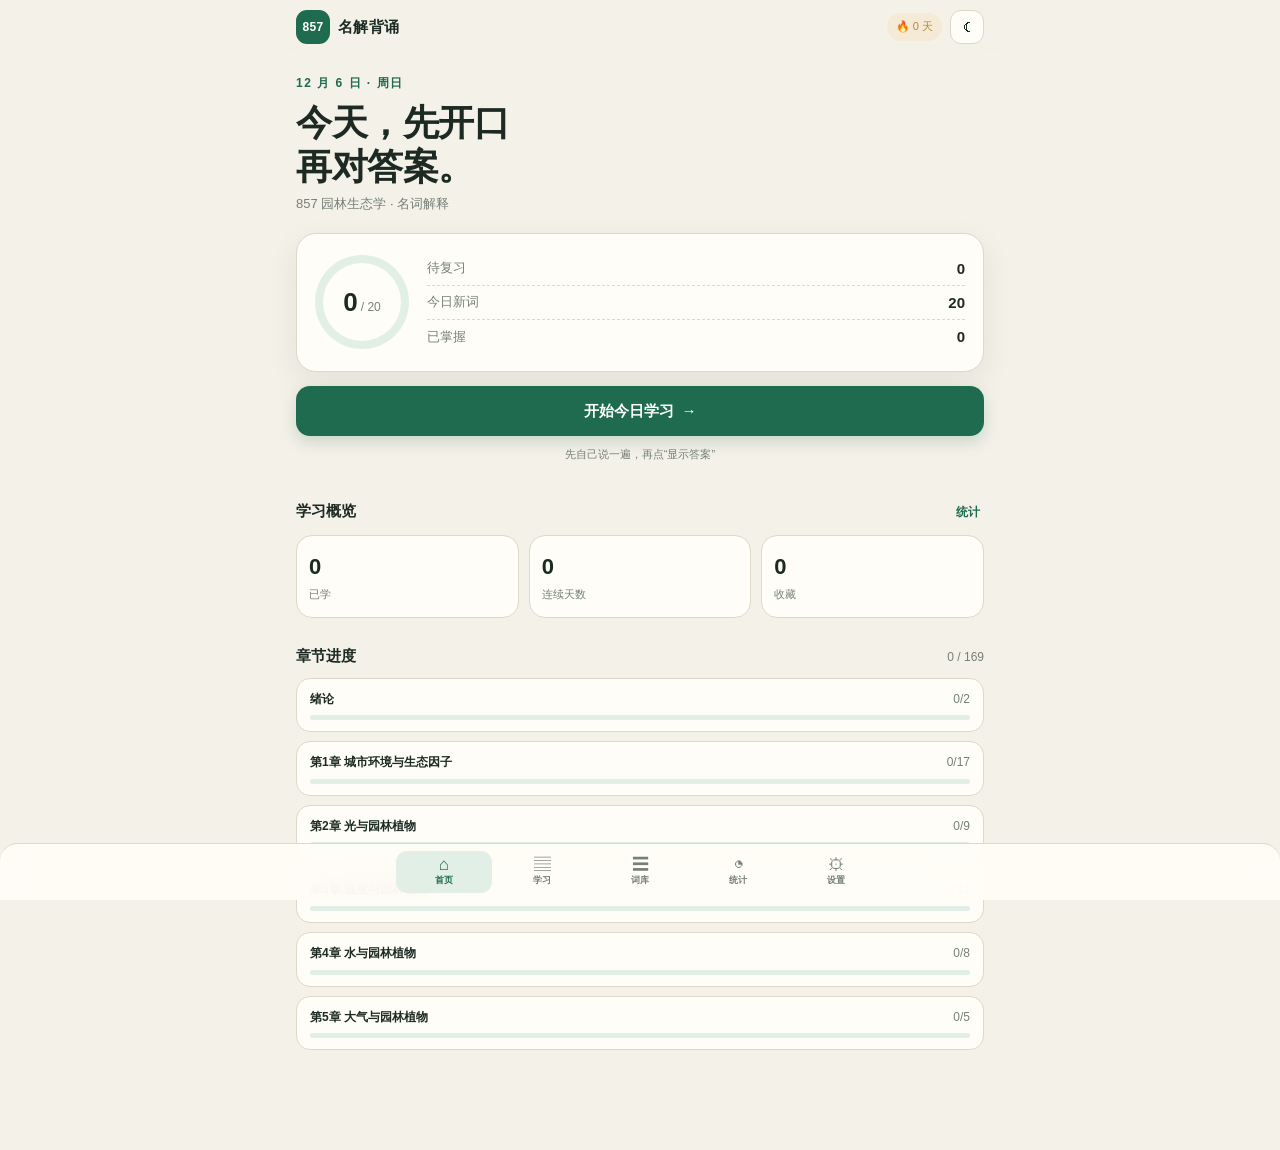
==== index.html @ db06d5af "Add files via upload" ====
<!doctype html>
<html lang="zh-CN">
<head>
  <meta charset="utf-8">
  <meta name="viewport" content="width=device-width, initial-scale=1, viewport-fit=cover">
  <meta name="theme-color" content="#1f6b4f">
  <meta name="apple-mobile-web-app-capable" content="yes">
  <meta name="apple-mobile-web-app-status-bar-style" content="default">
  <meta name="apple-mobile-web-app-title" content="857 名解">
  <meta name="description" content="857 园林生态学名词解释背诵 · 先自己回答，再看答案">
  <title>857 名解 · 背诵</title>
  <link rel="manifest" href="./manifest.webmanifest">
  <link rel="icon" href="./icons/icon-192.png">
  <link rel="apple-touch-icon" href="./icons/icon-180.png">
  <link rel="stylesheet" href="./styles.css">
</head>
<body>
  <div id="app">
    <header class="topbar" id="topbar">
      <div class="topbar-inner">
        <button class="icon-btn back-btn hidden" id="backBtn" aria-label="返回">‹</button>
        <div class="brand">
          <span class="brand-mark">857</span>
          <span class="brand-text">名解背诵</span>
        </div>
        <div class="top-actions">
          <span class="streak-pill" id="streakPill">🔥 0 天</span>
          <button class="icon-btn" id="themeBtn" aria-label="切换主题">☾</button>
        </div>
      </div>
    </header>

    <main id="main">
      <!-- 首页 -->
      <section class="screen active" id="screen-home">
        <div class="hero">
          <div class="hero-kicker" id="todayLabel">今天</div>
          <h1>今天，先开口<br>再对答案。</h1>
          <p class="hero-sub">857 园林生态学 · 名词解释</p>
          <div class="today-card">
            <div class="today-ring" id="todayRing">
              <div class="ring-inner">
                <strong id="todayDone">0</strong>
                <span>/ <em id="todayTotal">0</em></span>
              </div>
            </div>
            <div class="today-info">
              <div class="today-row"><span>待复习</span><b id="dueCount">0</b></div>
              <div class="today-row"><span>今日新词</span><b id="newLeft">0</b></div>
              <div class="today-row"><span>已掌握</span><b id="masteredCount">0</b></div>
            </div>
          </div>
          <button class="primary-btn wide" id="startBtn">开始今日学习 <span>→</span></button>
          <div class="hero-note">先自己说一遍，再点“显示答案”</div>
        </div>

        <div class="section-head">
          <h2>学习概览</h2>
          <button class="text-btn" data-goto="stats">统计</button>
        </div>
        <div class="stat-grid">
          <div class="stat-card">
            <span class="stat-num" id="learnedCount">0</span>
            <span class="stat-label">已学</span>
          </div>
          <div class="stat-card">
            <span class="stat-num" id="streakCount">0</span>
            <span class="stat-label">连续天数</span>
          </div>
          <div class="stat-card">
            <span class="stat-num" id="favCount">0</span>
            <span class="stat-label">收藏</span>
          </div>
        </div>

        <div class="section-head">
          <h2>章节进度</h2>
          <span class="muted" id="chapterSummary"></span>
        </div>
        <div class="chapter-list" id="chapterList"></div>
      </section>

      <!-- 学习 -->
      <section class="screen" id="screen-study">
        <div class="study-top">
          <div class="study-meta">
            <span id="studyProgressText">0 / 0</span>
            <span class="dot">·</span>
            <span id="studyMode">今日学习</span>
          </div>
          <div class="progress-track"><div class="progress-fill" id="studyProgressBar"></div></div>
        </div>

        <div class="study-area" id="studyArea">
          <article class="study-card" id="studyCard">
            <div class="card-top">
              <span class="chapter-chip" id="studyChapter">第1章</span>
              <div class="card-tools">
                <button class="icon-btn small" id="speakBtn" aria-label="朗读">🔊</button>
                <button class="icon-btn small" id="starBtn" aria-label="收藏">☆</button>
              </div>
            </div>
            <h1 class="study-term" id="studyTerm">名词</h1>
            <div class="answer-box hidden" id="answerBox">
              <div class="answer-label">参考答案</div>
              <div class="answer-text" id="studyAnswer"></div>
              <div class="answer-imp" id="studyImp"></div>
              <div class="answer-note hidden" id="studyNote"></div>
            </div>
            <textarea id="draft" class="draft" rows="3" placeholder="先自己说一遍，再点显示答案（可不写）"></textarea>
            <button class="primary-btn wide" id="revealBtn">显示答案</button>
            <div class="rating hidden" id="rating">
              <button class="rate again" data-rate="again"><b>忘记</b><span>明天再来</span></button>
              <button class="rate hard" data-rate="hard"><b>模糊</b><span>短期复习</span></button>
              <button class="rate good" data-rate="good"><b>认识</b><span>拉长间隔</span></button>
            </div>
            <div class="card-foot">
              <button class="text-btn" id="prevBtn">‹ 上一个</button>
              <button class="text-btn" id="skipBtn">跳过 ›</button>
            </div>
          </article>
        </div>

        <div class="empty-state hidden" id="studyEmpty">
          <div class="empty-icon">🌿</div>
          <h2>今日任务完成</h2>
          <p id="emptyText">去复习一下错词，或者明天再来。</p>
          <button class="primary-btn" id="emptyHomeBtn">回到首页</button>
        </div>
      </section>

      <!-- 词库 -->
      <section class="screen" id="screen-library">
        <div class="library-head">
          <h1>词库</h1>
          <span class="muted" id="libraryCount">169 个</span>
        </div>
        <div class="search-wrap">
          <span class="search-icon">⌕</span>
          <input id="searchInput" type="search" placeholder="搜索名词 / 答案关键词" autocomplete="off">
        </div>
        <div class="chips" id="filterChips">
          <button class="chip active" data-filter="all">全部</button>
          <button class="chip" data-filter="new">未学</button>
          <button class="chip" data-filter="fuzzy">模糊</button>
          <button class="chip" data-filter="mastered">已掌握</button>
          <button class="chip" data-filter="fav">收藏</button>
        </div>
        <div class="term-list" id="termList"></div>
      </section>

      <!-- 统计 -->
      <section class="screen" id="screen-stats">
        <div class="library-head">
          <h1>学习统计</h1>
          <button class="text-btn" id="resetBtn">重置</button>
        </div>
        <div class="stat-hero">
          <div>
            <span class="stat-hero-num" id="statLearned">0</span>
            <span class="stat-hero-label">已学名词</span>
          </div>
          <div>
            <span class="stat-hero-num" id="statMastered">0</span>
            <span class="stat-hero-label">已掌握</span>
          </div>
          <div>
            <span class="stat-hero-num" id="statDays">0</span>
            <span class="stat-hero-label">学习天数</span>
          </div>
        </div>

        <div class="panel">
          <div class="panel-head"><h2>最近 7 天</h2><span class="muted" id="weekTotal">0 次</span></div>
          <div class="week-chart" id="weekChart"></div>
        </div>

        <div class="panel">
          <div class="panel-head"><h2>章节进度</h2><span class="muted">按已学 / 总数</span></div>
          <div class="chapter-list" id="statChapterList"></div>
        </div>

        <div class="panel">
          <div class="panel-head"><h2>掌握分布</h2></div>
          <div class="bar-list">
            <div class="bar-row"><span>已掌握</span><div class="bar"><i id="barMastered"></i></div><b id="numMastered">0</b></div>
            <div class="bar-row"><span>学习中</span><div class="bar"><i id="barLearning"></i></div><b id="numLearning">0</b></div>
            <div class="bar-row"><span>未学习</span><div class="bar"><i id="barNew"></i></div><b id="numNew">0</b></div>
          </div>
        </div>
      </section>

      <!-- 设置 -->
      <section class="screen" id="screen-settings">
        <div class="library-head"><h1>设置</h1></div>

        <div class="setting-group">
          <label class="setting-row">
            <span><b>每日新词</b><small>每天最多引入多少个新名词</small></span>
            <select id="dailyNewSelect">
              <option value="10">10 个</option>
              <option value="20">20 个</option>
              <option value="30">30 个</option>
              <option value="50">50 个</option>
              <option value="169">全部</option>
            </select>
          </label>
          <label class="setting-row">
            <span><b>每次复习上限</b><small>一次学习最多排多少张卡</small></span>
            <select id="reviewLimitSelect">
              <option value="40">40 张</option>
              <option value="80">80 张</option>
              <option value="120">120 张</option>
              <option value="200">200 张</option>
            </select>
          </label>
          <label class="setting-row">
            <span><b>学习顺序</b><small>随机打乱，或按章节顺序</small></span>
            <select id="orderSelect">
              <option value="random">随机</option>
              <option value="sequence">顺序</option>
            </select>
          </label>
          <label class="setting-row">
            <span><b>深色模式</b><small>夜间护眼</small></span>
            <input type="checkbox" id="darkToggle" class="switch">
          </label>
        </div>

        <div class="setting-group">
          <button class="setting-action" id="exportBtn"><span><b>导出学习数据</b><small>备份为 JSON 文件</small></span><span>›</span></button>
          <label class="setting-action" for="importFile"><span><b>导入学习数据</b><small>从 JSON 恢复进度</small></span><span>›</span></label>
          <input type="file" id="importFile" accept="application/json" hidden>
        </div>

        <div class="setting-group">
          <button class="setting-action danger" id="resetAllBtn"><span><b>清空全部进度</b><small>不可恢复，请先导出备份</small></span><span>›</span></button>
        </div>

        <div class="about">
          <p><b>857 名解背诵</b> · PWA 版</p>
          <p>数据：857 园林生态学名词解释 169 个（18 套模拟题 + 2019—2026 真题去重）。所有进度保存在本机浏览器，不上传。</p>
          <p>添加到主屏幕：Safari 分享 → 添加到主屏幕；Chrome 菜单 → 添加到主屏幕。</p>
        </div>
      </section>
    </main>

    <nav class="tabbar" id="tabbar">
      <button class="tab active" data-goto="home"><span>⌂</span><b>首页</b></button>
      <button class="tab" data-goto="study"><span>▤</span><b>学习</b></button>
      <button class="tab" data-goto="library"><span>☰</span><b>词库</b></button>
      <button class="tab" data-goto="stats"><span>◔</span><b>统计</b></button>
      <button class="tab" data-goto="settings"><span>⚙</span><b>设置</b></button>
    </nav>
  </div>

  <div class="modal hidden" id="modal">
    <div class="modal-backdrop" data-close="modal"></div>
    <div class="modal-card">
      <div class="modal-top">
        <span class="chapter-chip" id="modalChapter">第1章</span>
        <button class="icon-btn" data-close="modal" aria-label="关闭">×</button>
      </div>
      <h2 id="modalTerm">名词</h2>
      <div class="modal-answer-head"><span>参考答案</span><button class="text-btn" id="modalEdit">编辑</button></div>
      <div class="modal-answer" id="modalAnswer"></div>
      <div class="modal-note hidden" id="modalNote"></div>
      <div class="modal-actions">
        <button class="secondary-btn" id="modalStar">☆ 收藏</button>
        <button class="primary-btn" id="modalMaster">标记已掌握</button>
      </div>
    </div>
  </div>

  <div class="toast" id="toast"></div>

  <script src="./data.js"></script>
  <script src="./app.js"></script>
</body>
</html>
---- styles.css ----
:root {
  --bg: #f4f1e8;
  --bg-2: #ebe6d8;
  --card: #fffdf7;
  --ink: #1d2a24;
  --muted: #748078;
  --line: #ddd8ca;
  --green: #1f6b4f;
  --green-2: #2f8a66;
  --green-soft: #e2efe6;
  --gold: #b8893b;
  --gold-soft: #f4ead6;
  --danger: #b4473d;
  --shadow: 0 10px 30px rgba(36, 48, 40, .08);
  --radius: 20px;
}
body.dark {
  --bg: #121815;
  --bg-2: #1a231e;
  --card: #1c2621;
  --ink: #e8eee9;
  --muted: #9aa79f;
  --line: #2d3b34;
  --green: #6fc39c;
  --green-2: #8bd4b0;
  --green-soft: #20382d;
  --gold: #d2a55f;
  --gold-soft: #332a1b;
  --danger: #e07a6f;
  --shadow: 0 10px 30px rgba(0, 0, 0, .28);
}
* { box-sizing: border-box; -webkit-tap-highlight-color: transparent; }
html, body { margin: 0; padding: 0; }
body {
  font-family: -apple-system, BlinkMacSystemFont, "PingFang SC", "Hiragino Sans GB", "Microsoft YaHei", sans-serif;
  background: var(--bg);
  color: var(--ink);
  line-height: 1.55;
  min-height: 100dvh;
  padding-bottom: calc(76px + env(safe-area-inset-bottom));
}
button, input, select, textarea { font: inherit; color: inherit; }
button { border: 0; background: none; cursor: pointer; }
.hidden { display: none !important; }
.muted { color: var(--muted); font-size: 12px; }

#app { max-width: 720px; margin: 0 auto; min-height: 100dvh; }

/* top bar */
.topbar {
  position: sticky; top: 0; z-index: 30;
  padding: max(10px, env(safe-area-inset-top)) 16px 8px;
  background: linear-gradient(var(--bg) 70%, transparent);
  backdrop-filter: blur(12px);
}
.topbar-inner { display: flex; align-items: center; gap: 10px; }
.brand { display: flex; align-items: center; gap: 8px; flex: 1; min-width: 0; }
.brand-mark {
  display: inline-grid; place-items: center;
  width: 34px; height: 34px; border-radius: 11px;
  background: var(--green); color: #fff; font-weight: 800; font-size: 12px; letter-spacing: .3px;
}
.brand-text { font-weight: 700; font-size: 15px; letter-spacing: .3px; }
.top-actions { display: flex; align-items: center; gap: 8px; }
.streak-pill {
  font-size: 11px; color: var(--gold); background: var(--gold-soft);
  padding: 5px 9px; border-radius: 999px; white-space: nowrap;
}
.icon-btn {
  width: 34px; height: 34px; border-radius: 11px; display: inline-grid; place-items: center;
  color: var(--ink); background: var(--card); border: 1px solid var(--line);
}
.icon-btn.small { width: 30px; height: 30px; font-size: 14px; }
.back-btn { font-size: 24px; line-height: 1; padding-bottom: 4px; }

main { padding: 4px 16px 24px; }
.screen { display: none; animation: fade .18s ease; }
.screen.active { display: block; }
@keyframes fade { from { opacity: 0; transform: translateY(4px); } to { opacity: 1; transform: none; } }

/* hero */
.hero { padding: 18px 0 10px; }
.hero-kicker { color: var(--green); font-size: 12px; font-weight: 700; letter-spacing: 1.5px; text-transform: uppercase; }
.hero h1 { font-size: 30px; line-height: 1.22; letter-spacing: -.5px; margin: 8px 0 6px; font-weight: 800; }
.hero-sub { color: var(--muted); font-size: 13px; margin: 0 0 18px; }
.today-card {
  display: flex; align-items: center; gap: 18px;
  background: var(--card); border: 1px solid var(--line);
  border-radius: var(--radius); padding: 18px; box-shadow: var(--shadow);
}
.today-ring {
  width: 94px; height: 94px; border-radius: 50%; flex: 0 0 auto;
  background: conic-gradient(var(--green) var(--p, 0%), var(--green-soft) 0);
  display: grid; place-items: center; position: relative;
}
.today-ring::after { content: ""; position: absolute; inset: 8px; border-radius: 50%; background: var(--card); }
.ring-inner { position: relative; z-index: 1; display: flex; align-items: baseline; gap: 3px; }
.ring-inner strong { font-size: 26px; line-height: 1; }
.ring-inner span { font-size: 12px; color: var(--muted); }
.ring-inner em { font-style: normal; }
.today-info { flex: 1; min-width: 0; }
.today-row { display: flex; align-items: center; justify-content: space-between; padding: 5px 0; font-size: 13px; color: var(--muted); border-bottom: 1px dashed var(--line); }
.today-row:last-child { border-bottom: 0; }
.today-row b { color: var(--ink); font-size: 15px; }

.primary-btn {
  background: var(--green); color: #fff; border-radius: 14px; padding: 13px 18px;
  font-weight: 700; font-size: 15px; display: inline-flex; align-items: center; justify-content: center; gap: 8px;
  box-shadow: 0 6px 16px rgba(31, 107, 79, .2);
}
.primary-btn:active { transform: scale(.99); }
.primary-btn.wide { width: 100%; margin-top: 14px; }
.secondary-btn {
  background: var(--card); border: 1px solid var(--line); color: var(--ink);
  border-radius: 13px; padding: 11px 16px; font-weight: 600; font-size: 13px;
}
.hero-note { text-align: center; color: var(--muted); font-size: 11px; margin-top: 10px; }

.section-head { display: flex; align-items: baseline; justify-content: space-between; margin: 26px 0 10px; }
.section-head h2 { font-size: 15px; margin: 0; font-weight: 700; }
.text-btn { color: var(--green); font-size: 12px; font-weight: 600; padding: 4px; }

.stat-grid { display: grid; grid-template-columns: repeat(3, 1fr); gap: 10px; }
.stat-card {
  background: var(--card); border: 1px solid var(--line); border-radius: 16px;
  padding: 14px 12px; display: flex; flex-direction: column; gap: 2px;
}
.stat-num { font-size: 22px; font-weight: 800; letter-spacing: -.5px; }
.stat-label { font-size: 11px; color: var(--muted); }

.chapter-list { display: flex; flex-direction: column; gap: 9px; }
.chapter-item { background: var(--card); border: 1px solid var(--line); border-radius: 14px; padding: 11px 13px; }
.chapter-line { display: flex; justify-content: space-between; gap: 10px; font-size: 12px; margin-bottom: 7px; }
.chapter-line span:first-child { font-weight: 600; overflow: hidden; text-overflow: ellipsis; white-space: nowrap; }
.chapter-line span:last-child { color: var(--muted); white-space: nowrap; }
.mini-track { height: 5px; border-radius: 99px; background: var(--green-soft); overflow: hidden; }
.mini-fill { height: 100%; border-radius: 99px; background: var(--green); }

/* study */
.study-top { padding: 8px 0 12px; }
.study-meta { display: flex; align-items: center; gap: 6px; font-size: 12px; color: var(--muted); margin-bottom: 8px; }
.dot { opacity: .5; }
.progress-track { height: 6px; border-radius: 99px; background: var(--bg-2); overflow: hidden; }
.progress-fill { height: 100%; width: 0; background: var(--green); border-radius: 99px; transition: width .2s; }
.study-area { display: flex; justify-content: center; }
.study-card {
  width: 100%; background: var(--card); border: 1px solid var(--line);
  border-radius: 24px; padding: 20px 18px 14px; box-shadow: var(--shadow);
}
.card-top { display: flex; align-items: center; justify-content: space-between; gap: 10px; }
.chapter-chip {
  display: inline-block; max-width: 70%; overflow: hidden; text-overflow: ellipsis; white-space: nowrap;
  font-size: 10px; font-weight: 700; color: var(--green);
  background: var(--green-soft); padding: 5px 9px; border-radius: 999px; letter-spacing: .2px;
}
.card-tools { display: flex; gap: 6px; }
.study-term { font-size: 30px; line-height: 1.28; letter-spacing: -.6px; margin: 28px 0 18px; font-weight: 800; word-break: break-word; }
.draft {
  width: 100%; resize: none; border: 1px dashed var(--line); background: transparent;
  border-radius: 13px; padding: 11px 12px; font-size: 13px; line-height: 1.6;
  outline: none; min-height: 74px;
}
.draft:focus { border-color: var(--green); background: var(--green-soft); }
.answer-box {
  background: var(--green-soft); border-radius: 15px; padding: 14px;
  margin-bottom: 12px;
}
.answer-label { font-size: 10px; font-weight: 700; letter-spacing: 1px; color: var(--green); margin-bottom: 6px; }
.answer-text { font-size: 14px; line-height: 1.75; }
.answer-imp { margin-top: 9px; font-size: 11px; color: var(--gold); }
.answer-note {
  margin-top: 10px; padding-top: 9px; border-top: 1px dashed rgba(31, 107, 79, .25);
  font-size: 11px; line-height: 1.6; color: var(--muted);
}
.rating { display: grid; grid-template-columns: repeat(3, 1fr); gap: 8px; margin-top: 10px; }
.rate {
  border-radius: 13px; padding: 10px 6px; display: flex; flex-direction: column; gap: 1px;
  border: 1px solid var(--line); background: var(--bg);
}
.rate b { font-size: 13px; }
.rate span { font-size: 9px; color: var(--muted); }
.rate.again b { color: var(--danger); }
.rate.hard b { color: var(--gold); }
.rate.good b { color: var(--green); }
.card-foot { display: flex; justify-content: space-between; margin-top: 12px; }

.empty-state { text-align: center; padding: 64px 20px; }
.empty-icon { font-size: 44px; margin-bottom: 10px; }
.empty-state h2 { margin: 0 0 6px; font-size: 20px; }
.empty-state p { color: var(--muted); font-size: 13px; margin: 0 0 18px; }

/* library */
.library-head { display: flex; align-items: baseline; justify-content: space-between; padding: 14px 0 12px; }
.library-head h1 { font-size: 28px; margin: 0; letter-spacing: -.5px; }
.search-wrap {
  position: relative; display: flex; align-items: center;
  background: var(--card); border: 1px solid var(--line); border-radius: 14px;
  padding: 0 12px; margin-bottom: 10px;
}
.search-icon { color: var(--muted); font-size: 18px; margin-right: 8px; }
.search-wrap input { flex: 1; border: 0; outline: none; background: transparent; padding: 12px 0; font-size: 13px; }
.chips { display: flex; gap: 7px; overflow-x: auto; padding: 2px 0 12px; scrollbar-width: none; }
.chips::-webkit-scrollbar { display: none; }
.chip {
  flex: 0 0 auto; font-size: 11px; padding: 7px 11px; border-radius: 999px;
  background: var(--card); border: 1px solid var(--line); color: var(--muted);
}
.chip.active { background: var(--green); border-color: var(--green); color: #fff; font-weight: 600; }
.term-list { display: flex; flex-direction: column; gap: 8px; }
.term-item {
  display: flex; align-items: center; gap: 10px; text-align: left;
  background: var(--card); border: 1px solid var(--line); border-radius: 14px; padding: 12px 13px;
}
.term-left { flex: 1; min-width: 0; }
.term-name { font-size: 14px; font-weight: 700; display: flex; align-items: center; gap: 6px; }
.term-sub { font-size: 10px; color: var(--muted); margin-top: 2px; overflow: hidden; text-overflow: ellipsis; white-space: nowrap; }
.status-dot { width: 7px; height: 7px; border-radius: 50%; background: var(--line); flex: 0 0 auto; }
.status-dot.mastered { background: var(--green); }
.status-dot.learning { background: var(--gold); }
.status-dot.fuzzy { background: var(--danger); }
.term-fav { color: var(--gold); font-size: 14px; }
.empty-list { text-align: center; color: var(--muted); font-size: 13px; padding: 40px 0; }

/* stats */
.stat-hero {
  display: grid; grid-template-columns: repeat(3, 1fr); gap: 10px;
  background: var(--green); color: #fff; border-radius: 20px; padding: 18px 12px;
  margin-bottom: 14px;
}
.stat-hero > div { display: flex; flex-direction: column; align-items: center; gap: 2px; }
.stat-hero-num { font-size: 26px; font-weight: 800; }
.stat-hero-label { font-size: 10px; opacity: .8; }
.panel { background: var(--card); border: 1px solid var(--line); border-radius: 18px; padding: 15px; margin-bottom: 12px; }
.panel-head { display: flex; justify-content: space-between; align-items: baseline; margin-bottom: 12px; }
.panel-head h2 { font-size: 14px; margin: 0; }
.week-chart { display: flex; align-items: flex-end; gap: 8px; height: 120px; padding-top: 8px; }
.week-col { flex: 1; display: flex; flex-direction: column; align-items: center; gap: 5px; height: 100%; justify-content: flex-end; }
.week-bar { width: 100%; max-width: 26px; background: var(--green-soft); border-radius: 7px 7px 3px 3px; position: relative; min-height: 4px; }
.week-bar i { position: absolute; left: 0; right: 0; bottom: 0; background: var(--green); border-radius: 7px 7px 3px 3px; }
.week-num { font-size: 9px; color: var(--muted); }
.week-day { font-size: 9px; color: var(--muted); }
.bar-list { display: flex; flex-direction: column; gap: 9px; }
.bar-row { display: grid; grid-template-columns: 58px 1fr 28px; align-items: center; gap: 8px; font-size: 11px; }
.bar { height: 7px; background: var(--bg-2); border-radius: 99px; overflow: hidden; }
.bar i { display: block; height: 100%; background: var(--green); border-radius: 99px; }
.bar-row b { text-align: right; font-size: 11px; }

/* settings */
.setting-group { background: var(--card); border: 1px solid var(--line); border-radius: 16px; margin-bottom: 12px; overflow: hidden; }
.setting-row, .setting-action {
  display: flex; align-items: center; justify-content: space-between; gap: 12px;
  padding: 14px; border-bottom: 1px solid var(--line); width: 100%; text-align: left;
}
.setting-row:last-child, .setting-action:last-child { border-bottom: 0; }
.setting-row span, .setting-action span:first-child { display: flex; flex-direction: column; gap: 1px; }
.setting-row b, .setting-action b { font-size: 13px; font-weight: 600; }
.setting-row small, .setting-action small { font-size: 10px; color: var(--muted); }
.setting-row select { border: 1px solid var(--line); border-radius: 9px; background: var(--bg); padding: 6px 8px; font-size: 11px; }
.setting-action { color: var(--ink); }
.setting-action > span:last-child { color: var(--muted); font-size: 18px; }
.setting-action.danger b { color: var(--danger); }
.switch { appearance: none; width: 42px; height: 24px; border-radius: 99px; background: var(--bg-2); position: relative; transition: .2s; }
.switch::after { content: ""; position: absolute; width: 18px; height: 18px; border-radius: 50%; background: #fff; top: 3px; left: 3px; transition: .2s; box-shadow: 0 1px 3px rgba(0,0,0,.2); }
.switch:checked { background: var(--green); }
.switch:checked::after { left: 21px; }
.about { color: var(--muted); font-size: 11px; padding: 4px 4px 20px; }
.about p { margin: 4px 0; }

/* tabbar */
.tabbar {
  position: fixed; left: 0; right: 0; bottom: 0; z-index: 40;
  display: flex; justify-content: center; gap: 2px;
  background: color-mix(in srgb, var(--card) 92%, transparent);
  border-top: 1px solid var(--line);
  padding: 7px 8px calc(7px + env(safe-area-inset-bottom));
  backdrop-filter: blur(16px);
}
.tab {
  flex: 1; max-width: 96px; display: flex; flex-direction: column; align-items: center; gap: 1px;
  color: var(--muted); padding: 5px 2px; border-radius: 11px;
}
.tab span { font-size: 17px; line-height: 1; }
.tab b { font-size: 9px; font-weight: 600; }
.tab.active { color: var(--green); background: var(--green-soft); }

/* modal */
.modal { position: fixed; inset: 0; z-index: 60; display: flex; align-items: flex-end; justify-content: center; }
.modal-backdrop { position: absolute; inset: 0; background: rgba(10, 18, 14, .5); backdrop-filter: blur(2px); }
.modal-card {
  position: relative; width: 100%; max-width: 720px; max-height: 82dvh; overflow-y: auto;
  background: var(--card); border-radius: 24px 24px 0 0; padding: 20px 18px calc(20px + env(safe-area-inset-bottom));
  animation: slideUp .2s ease;
}
@keyframes slideUp { from { transform: translateY(16px); opacity: .6; } to { transform: none; opacity: 1; } }
.modal-top { display: flex; align-items: center; justify-content: space-between; }
.modal-card h2 { font-size: 24px; margin: 16px 0 10px; line-height: 1.3; }
.modal-answer-head { display: flex; align-items: center; justify-content: space-between; margin-bottom: 6px; font-size: 10px; font-weight: 700; letter-spacing: 1px; color: var(--green); }
.modal-answer { font-size: 14px; line-height: 1.8; color: var(--ink); }
.modal-note {
  margin-top: 12px; padding: 10px 12px; border-radius: 10px;
  background: var(--bg); color: var(--muted); font-size: 11px; line-height: 1.6;
}
.modal-actions { display: flex; gap: 9px; margin-top: 18px; }
.modal-actions > * { flex: 1; }

/* toast */
.toast {
  position: fixed; left: 50%; bottom: calc(86px + env(safe-area-inset-bottom)); transform: translateX(-50%) translateY(8px);
  background: rgba(24, 34, 28, .92); color: #fff; font-size: 12px; padding: 8px 14px; border-radius: 999px;
  opacity: 0; pointer-events: none; transition: .2s; z-index: 80; white-space: nowrap; max-width: 86vw; overflow: hidden; text-overflow: ellipsis;
}
.toast.show { opacity: 1; transform: translateX(-50%) translateY(0); }

@media (min-width: 680px) {
  .hero h1 { font-size: 36px; }
  .study-term { font-size: 36px; }
  .tabbar { border-radius: 18px 18px 0 0; }
}
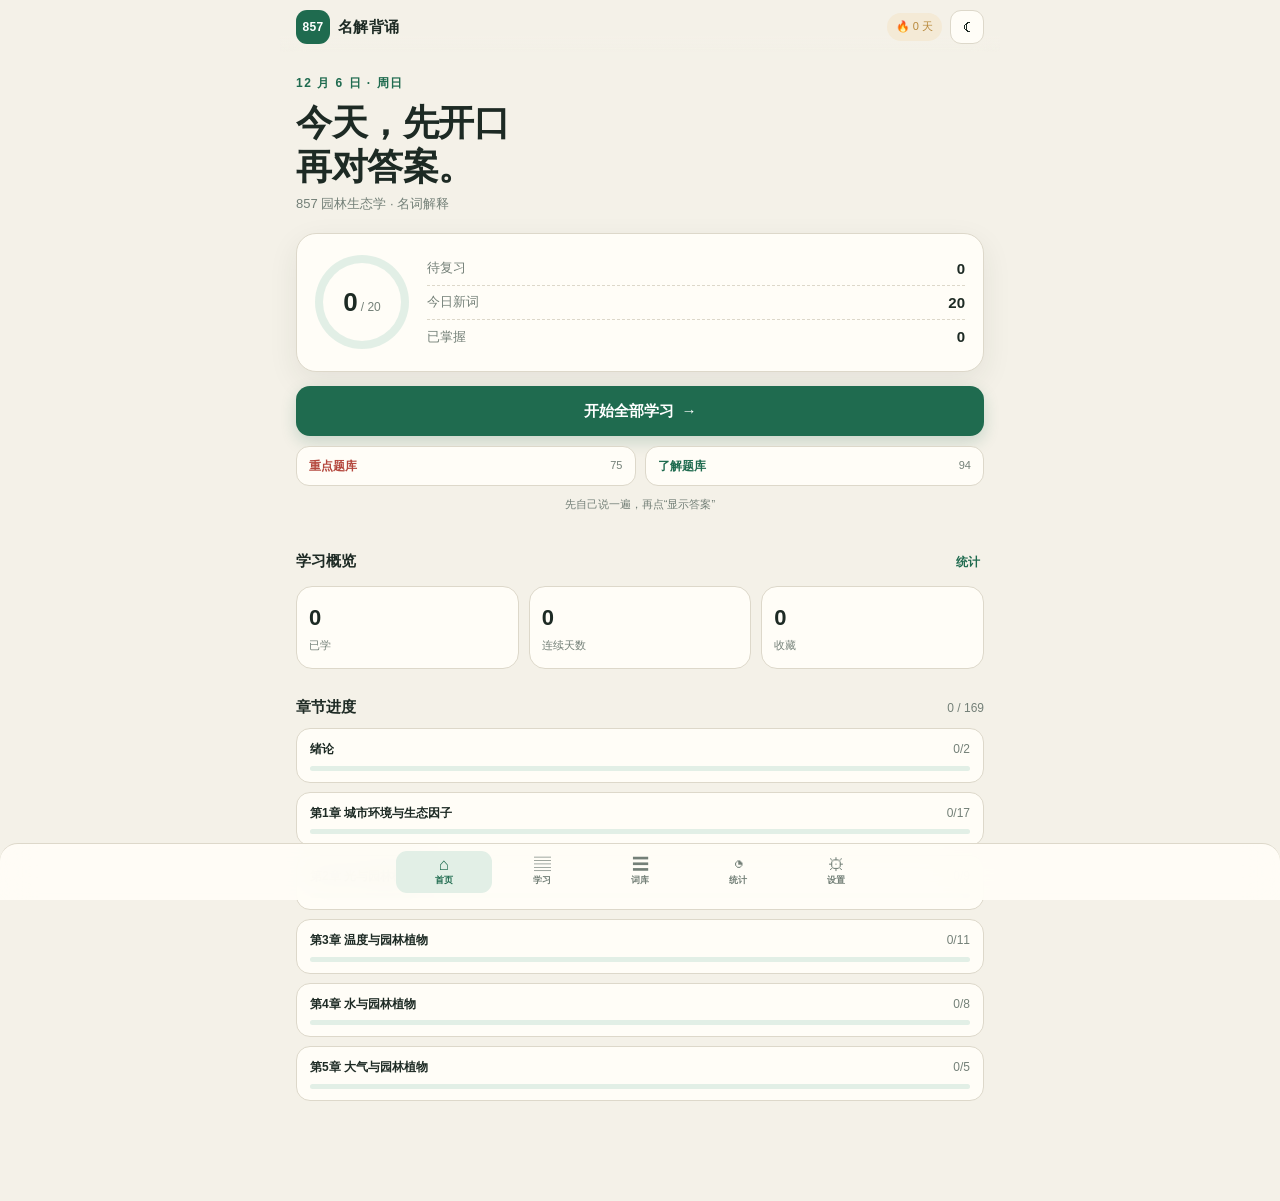
==== commit 39ffc2e2: "Add files via upload" ====
--- a/index.html
+++ b/index.html
@@ -50,7 +50,11 @@
               <div class="today-row"><span>已掌握</span><b id="masteredCount">0</b></div>
             </div>
           </div>
-          <button class="primary-btn wide" id="startBtn">开始今日学习 <span>→</span></button>
+          <button class="primary-btn wide" id="startBtn">开始全部学习 <span>→</span></button>
+          <div class="cat-row">
+            <button class="cat-btn key" data-start-cat="重点"><b>重点题库</b><span id="keyCount">75</span></button>
+            <button class="cat-btn know" data-start-cat="了解"><b>了解题库</b><span id="knowCount">94</span></button>
+          </div>
           <div class="hero-note">先自己说一遍，再点“显示答案”</div>
         </div>
 
@@ -145,6 +149,11 @@
           <button class="chip" data-filter="fuzzy">模糊</button>
           <button class="chip" data-filter="mastered">已掌握</button>
           <button class="chip" data-filter="fav">收藏</button>
+        </div>
+        <div class="chips" id="catChips">
+          <button class="chip active" data-cat="all">全部题库</button>
+          <button class="chip" data-cat="重点">重点</button>
+          <button class="chip" data-cat="了解">了解</button>
         </div>
         <div class="term-list" id="termList"></div>
       </section>
--- a/styles.css
+++ b/styles.css
@@ -110,6 +110,12 @@
 }
 .primary-btn:active { transform: scale(.99); }
 .primary-btn.wide { width: 100%; margin-top: 14px; }
+.cat-row { display: grid; grid-template-columns: 1fr 1fr; gap: 9px; margin-top: 10px; }
+.cat-btn { background: var(--card); border: 1px solid var(--line); border-radius: 13px; padding: 10px 12px; display: flex; align-items: center; justify-content: space-between; }
+.cat-btn b { font-size: 12px; }
+.cat-btn span { font-size: 11px; color: var(--muted); }
+.cat-btn.key b { color: var(--danger); }
+.cat-btn.know b { color: var(--green); }
 .secondary-btn {
   background: var(--card); border: 1px solid var(--line); color: var(--ink);
   border-radius: 13px; padding: 11px 16px; font-weight: 600; font-size: 13px;
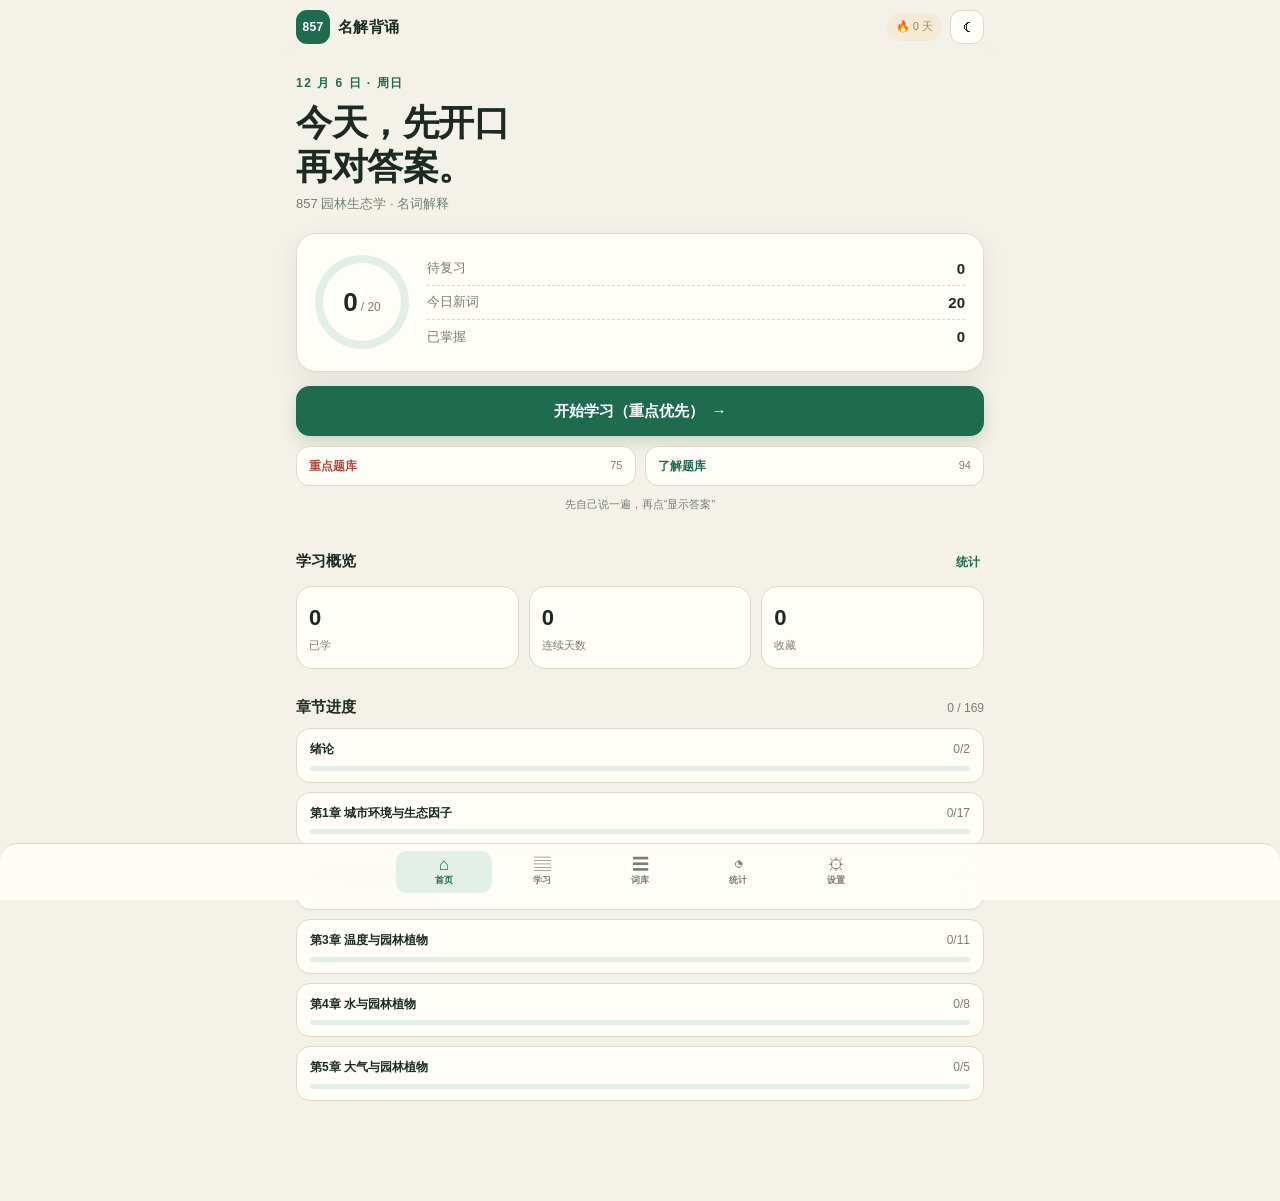
==== commit 52f64ea1: "Add files via upload" ====
--- a/index.html
+++ b/index.html
@@ -50,7 +50,7 @@
               <div class="today-row"><span>已掌握</span><b id="masteredCount">0</b></div>
             </div>
           </div>
-          <button class="primary-btn wide" id="startBtn">开始全部学习 <span>→</span></button>
+          <button class="primary-btn wide" id="startBtn">开始学习（重点优先） <span>→</span></button>
           <div class="cat-row">
             <button class="cat-btn key" data-start-cat="重点"><b>重点题库</b><span id="keyCount">75</span></button>
             <button class="cat-btn know" data-start-cat="了解"><b>了解题库</b><span id="knowCount">94</span></button>
